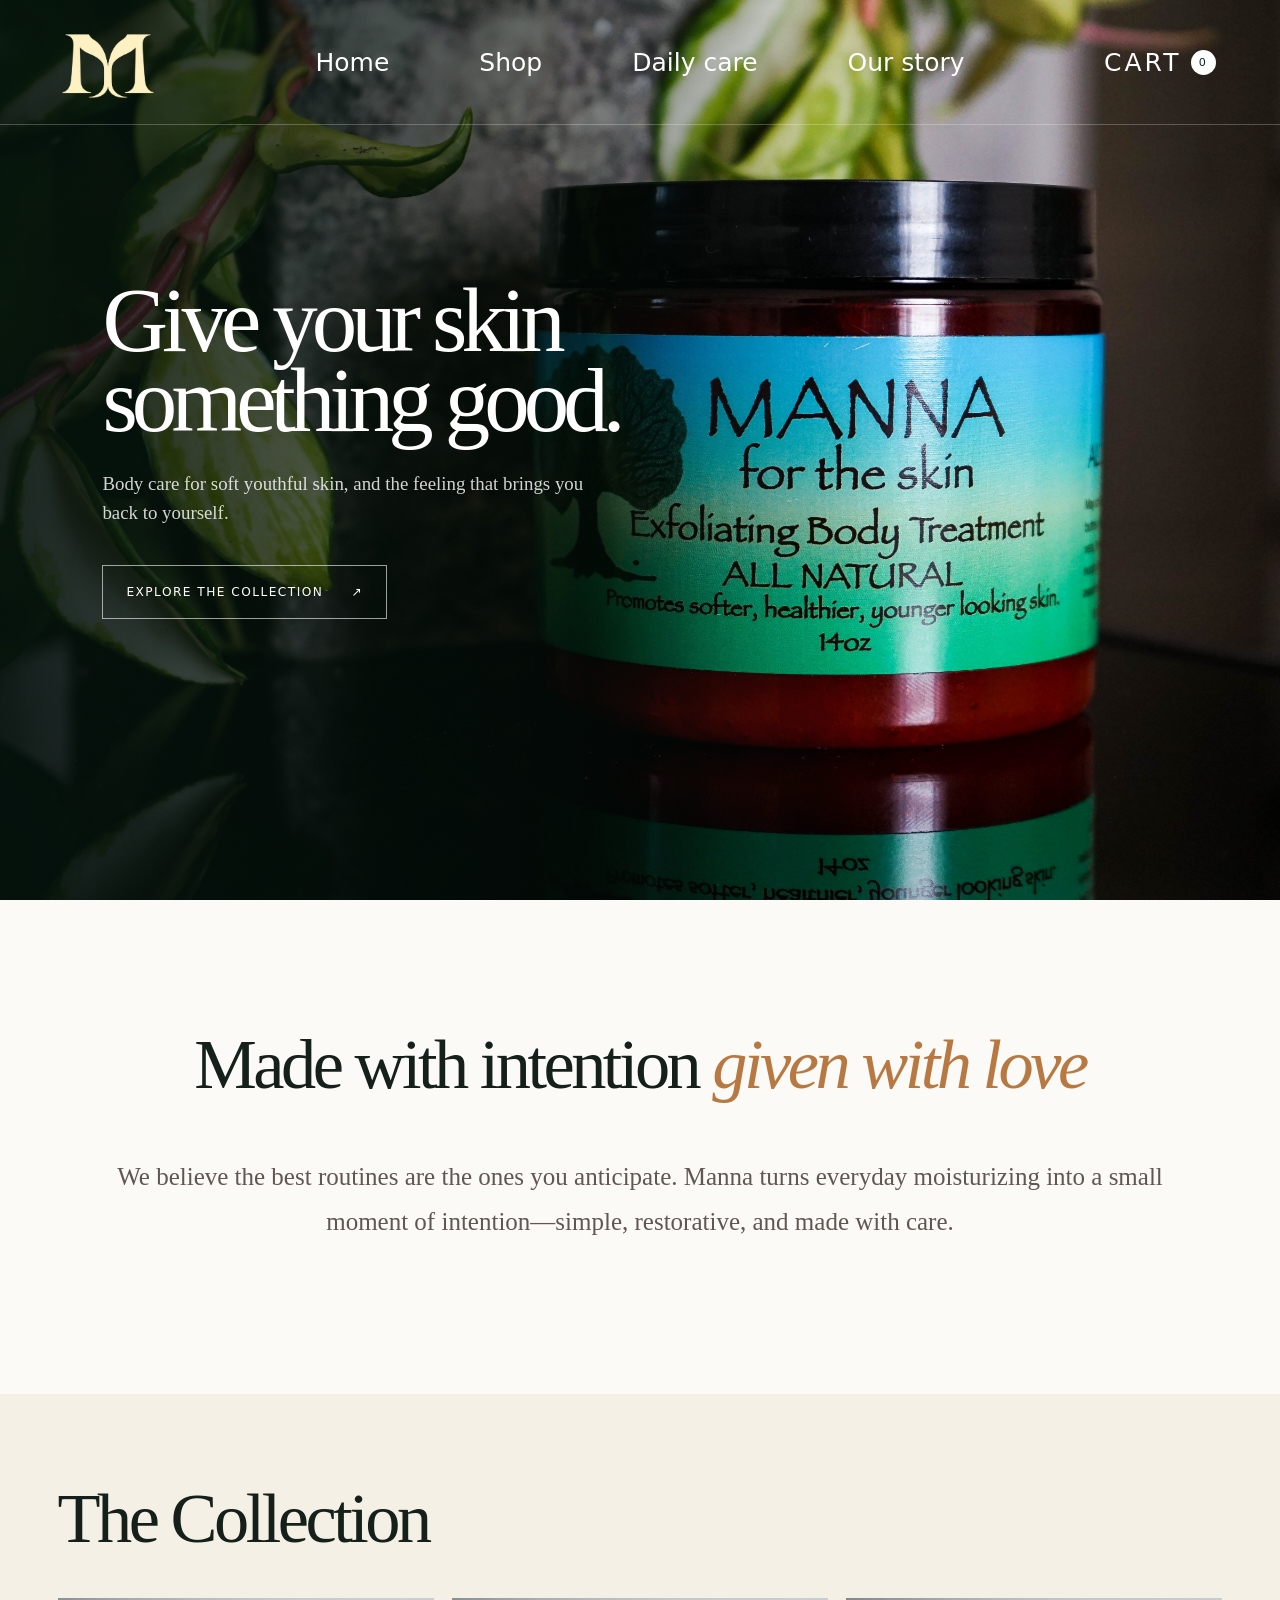
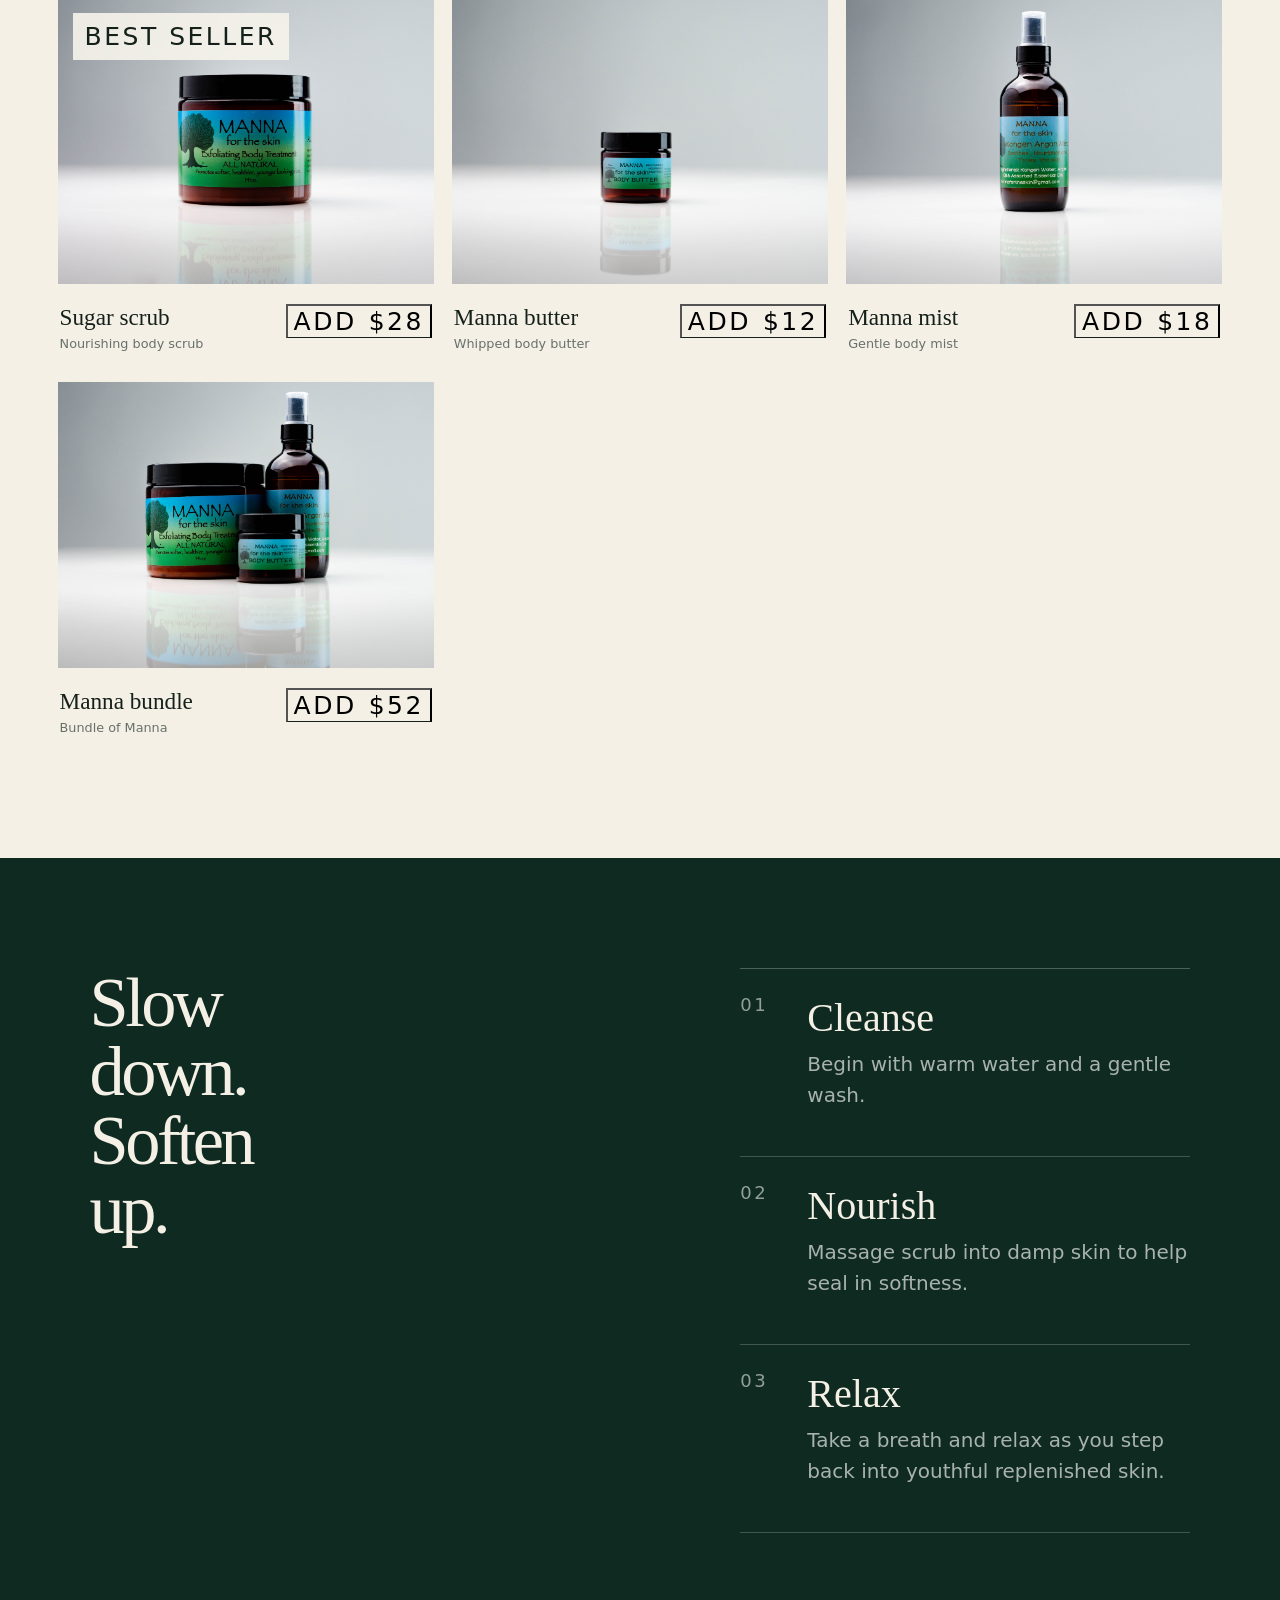
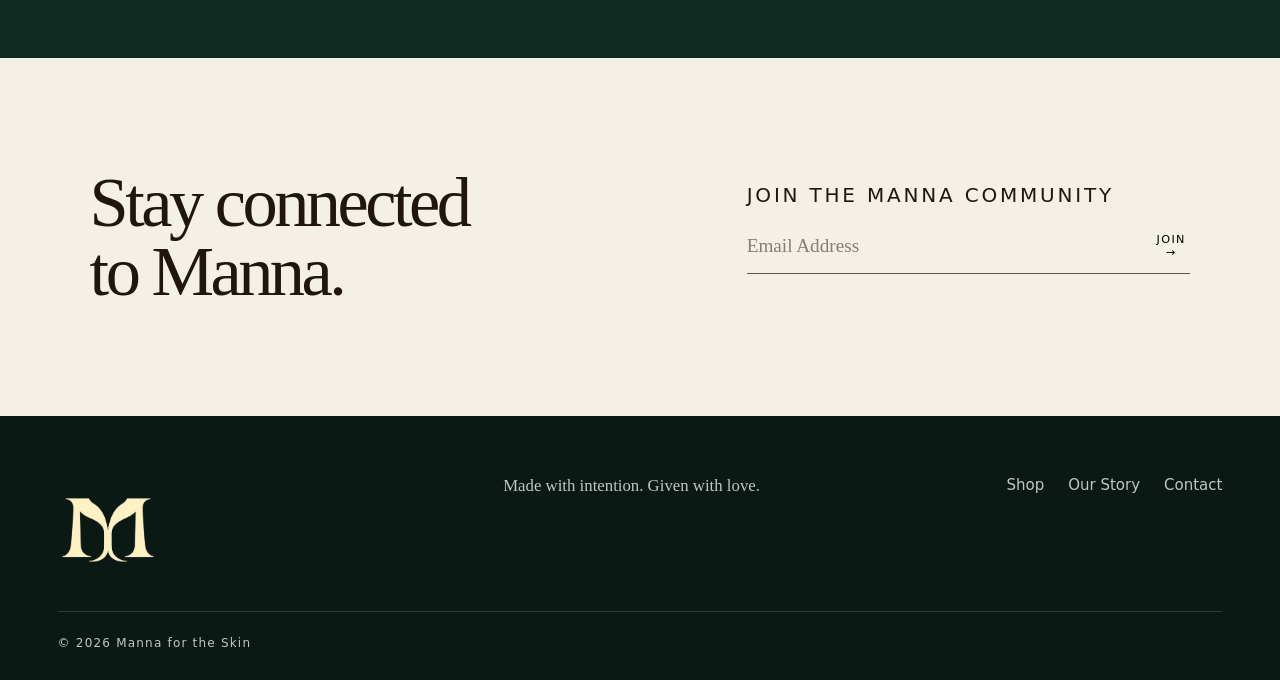
==== index.html @ 50c2e5dd "touch ups" ====
<!doctype html>
<html lang="en">
<head>
  <meta charset="UTF-8" />
  <meta name="viewport" content="width=device-width, initial-scale=1.0" />
  <meta name="description" content="Manna for the Skin — nourishing body care made for everyday blessing." />
  <meta name="theme-color" content="#0f2a20" />
  <title>Manna for the Skin</title>
  <link rel="stylesheet" href="styles.css" />
</head>
<body>
  <header class="site-header">
    <a class="brand" href="#top" aria-label="Manna for the Skin home">
      <img src="images/MannaMonogram.png" class="manna-mono" alt="Manna Monogram">
    </a>
    <button class="menu-toggle" type="button" aria-label="Open menu" aria-expanded="false">Menu</button>
    <nav class="nav" aria-label="Main navigation">
      <a href="#top">Home</a>
      <a href="#shop">Shop</a>
      <a href="#blessing">Daily care</a>
      <a href="#story">Our story</a>
    </nav>
    <button class="cart-button" type="button" aria-label="Open shopping cart">
      Cart <span class="cart-count" aria-live="polite">0</span>
    </button>
  </header>

  <main id="top">
    <section class="hero" aria-labelledby="hero-title">
      <img class="hero-image" src="images/Manna-mainshot.JPG" alt="Manna main shot" />
      <div class="hero-shade"></div>
      <div class="hero-content">
        <h1 id="hero-title">Give your skin<br />something good.</h1>
        <p class="hero-copy">Body care for soft youthful skin, and the feeling that brings you back to yourself.</p>
        <a class="button button-light" href="#shop">Explore the collection <span aria-hidden="true">↗</span></a>
      </div>
    </section>

    <section class="manifesto" id="story">
      <h2>Made with intention
        <em>given with love</em></h2>
      
      <p>We believe the best routines are the ones you anticipate. Manna turns everyday moisturizing into a small moment of intention—simple, restorative, and made with care.</p>
    </section>

    <section class="collection" id="shop" aria-labelledby="collection-title">
      <div class="section-heading">
        <div>
          <h2 id="collection-title">The Collection</h2>
        </div>
      </div>

      <div class="product-grid">
        <article class="product-card">
          <div class="product-photo manna-scrub">
            <img src="images/manna scrub.jpg" alt="Manna scrub bottle" />
            <span class="product-tag">Best seller</span>
          </div>
          <div class="product-info">
            <div><h3>Sugar scrub</h3><p>Nourishing body scrub</p></div>
            <button class="add-button" data-product="Manna scrub" type="button">Add <span>$28</span></button>
          </div>
        </article>
        <article class="product-card">
          <div class="product-photo crop-cream">
            <img src="images/manna butter.jpg" alt="Manna butter jar" />
          </div>
          <div class="product-info">
            <div><h3>Manna butter</h3><p>Whipped body butter</p></div>
            <button class="add-button" data-product="Manna butter" type="button">Add <span>$12</span></button>
          </div>
        </article>
        <article class="product-card">
          <div class="product-photo crop-wash">
            <img src="images/manna spray.jpg" alt="manna scrub bottle" />
          </div>
          <div class="product-info">
            <div><h3>Manna mist</h3><p>Gentle body mist</p></div>
            <button class="add-button" data-product="Manna body mist" type="button">Add <span>$18</span></button>
          </div>
        </article>
               <article class="product-card">
          <div class="product-photo crop-wash">
            <img src="images/manna bundle2.jpg" alt="manna bundle" />
          </div>
          <div class="product-info">
            <div><h3>Manna bundle</h3><p>Bundle of Manna</p></div>
            <button class="add-button" data-product="Manna bundle" type="button">Add <span>$52</span></button>
          </div>
        </article>
      </div>
    </section>

    <section class="blessing" id="blessing" aria-labelledby="blessing-title">
      <div class="blessing-title">
        <h2 id="blessing-title">Slow down.<br />Soften up.</h2>
      </div>
      <div class="video-container">
  <iframe
      src="https://www.youtube.com/embed/b9x-1hkXGZI?si=ET_sNrfYnPf7u0tU" title="YouTube video player" frameborder="0" allow="accelerometer; autoplay; clipboard-write; encrypted-media; gyroscope; picture-in-picture; web-share" referrerpolicy="strict-origin-when-cross-origin" allowfullscreen></iframe>
</div>
      <ol class="blessing-steps">
        <li><span>01</span><div><h3>Cleanse</h3><p>Begin with warm water and a gentle wash.</p></div></li>
        <li><span>02</span><div><h3>Nourish</h3><p>Massage scrub into damp skin to help seal in softness.</p></div></li>
        <li><span>03</span><div><h3>Relax</h3><p>Take a breath and relax as you step back into youthful replenished skin.</p></div></li>
      </ol>
    </section>

    <section class="newsletter" aria-labelledby="newsletter-title">
      <div>
        
        <h2 id="newsletter-title">Stay connected <br />to Manna.</h2>
      </div>

      <form id="newsletter-form" novalidate>
        <label for="email">JOIN THE MANNA COMMUNITY</label>
        <div class="input-row">
          <input id="email" name="email" type="email" autocomplete="email" placeholder="Email Address" required />
          <button type="submit" aria-label="Join the Manna email list">Join <span aria-hidden="true">→</span></button>
        </div>
        <p class="form-status" role="status"></p>
      </form>
    </section>
  </main>

  <footer>
    <img src="images/MannaMonogram.png" class="manna-mono" alt="Manna Monogram">
    <p>Made with intention. Given with love.</p>
    <div><a href="#shop">Shop</a><a href="#story">Our Story</a><a href="mailto:Jaypoole22@gmail.com">Contact</a></div>
    <small>© <span id="year"></span> Manna for the Skin</small>
  </footer>

  <div class="drawer-backdrop" hidden></div>
  <aside class="cart-drawer" aria-hidden="true" aria-labelledby="cart-title">
    <div class="drawer-head"><h2 id="cart-title">Your cart</h2><button class="close-cart" type="button" aria-label="Close cart">×</button></div>
    <div class="cart-items"><p class="empty-cart">Your blessing is waiting.</p></div>
    <div class="cart-total"><span>Subtotal</span><strong>$<span id="subtotal">0</span></strong></div>
    <button class="checkout" type="button">Checkout coming soon</button>
  </aside>

  <script src="script.js"></script>
</body>
</html>
---- styles.css ----
:root {
  --ink: #142019;
  --forest: #0f2a20;
  --forest-2: #1c4031;
  --cream: #f4f0e6;
  --paper: #fbfaf6;
  --copper: #b87842;
  --line: rgba(20, 32, 25, .18);
  --serif: Georgia, 'Times New Roman', serif;
  --sans: Inter, ui-sans-serif, system-ui, -apple-system, BlinkMacSystemFont, 'Segoe UI', sans-serif;
}

* { box-sizing: border-box; }
html { scroll-behavior: smooth; }
body { margin: 0; color: var(--ink); background: var(--paper); font-family: var(--sans); }
a { color: inherit; text-decoration: none; }
button, input { font: inherit; }
button, a { -webkit-tap-highlight-color: transparent; }

.site-header { height: 125px; display: grid; grid-template-columns: 1fr auto 1fr; align-items: center; padding: 0 4.5vw; border-bottom: 1px solid rgba(255,255,255,.24); background: transparent; color: white; position: fixed; inset: 0 0 auto; z-index: 20; transition: background .28s ease, color .28s ease, height .28s ease, border-color .28s ease, box-shadow .28s ease; }
.site-header.scrolled { height: 100px; background: rgba(251,250,246,.94); color: var(--ink); border-color: var(--line); box-shadow: 0 8px 30px rgba(8,28,20,.08); backdrop-filter: blur(14px); -webkit-backdrop-filter: blur(14px); }
.site-header.scrolled .manna-mono {filter: none;}
.manna-mono { display: grid; place-items: center; width: 100px; height: 100px; transform: scale(1.12); filter: brightness(0) invert(92%) sepia(18%) saturate(400%); }
.nav { display: flex; gap: 90px; font-size: 25px; }
.nav a { position: relative; padding: 10px 0; }
.nav a::after { content: ''; position: absolute; left: 0; right: 100%; bottom: 4px; height: 1px; background: currentColor; transition: right .25s ease; }
.nav a:hover::after { right: 0; }
.cart-button, .menu-toggle { border: 0; background: none; cursor: pointer; color: inherit; }
.cart-button { justify-self: end; text-transform: uppercase; letter-spacing: .12em; font-size: 25px; display: flex; align-items: center; gap: 10px; }
.cart-count { width: 25px; height: 25px; display: grid; place-items: center; background: white; color: var(--forest); border-radius: 50%; font-size: .7rem; transition: background .28s ease, color .28s ease; }
.site-header.scrolled .cart-count { background: var(--ink); color: white; }
.menu-toggle { display: none; }

.hero { min-height: 730px; height: 100svh; position: relative; display: flex; align-items: center; overflow: hidden; color: white; }
.hero-image { position: absolute; inset: 0; width: 100%; height: 100%; object-fit: cover; object-position: center; }
.hero-shade { position: absolute; inset: 0; background: linear-gradient(90deg, rgba(5,18,13,.9) 0%, rgba(5,18,13,.56) 38%, rgba(5,18,13,0) 70%); }
.hero-content { position: relative; z-index: 2; width: min(850px, 88%); margin-left: 8vw; }
h1, h2, h3, p { margin-top: 0; }
h1 { font-family: var(--serif); font-size: clamp(4rem, 7.1vw, 7.5rem); font-weight: 400; letter-spacing: -.065em; line-height: .88; margin-bottom: 28px; }
.hero-copy { max-width: 490px; font-family: var(--serif); font-size: 1.18rem; line-height: 1.55; color: rgba(255,255,255,.82); margin-bottom: 38px; }
.button { display: inline-flex; align-items: center; justify-content: center; gap: 28px; min-height: 54px; padding: 0 23px; border: 1px solid rgba(255,255,255,.6); font-size: .76rem; letter-spacing: .12em; text-transform: uppercase; transition: .25s ease; }
.button:hover { background: white; color: var(--forest); }
.hero-note { position: absolute; z-index: 2; bottom: 40px; right: 4.5vw; padding-left: 18px; border-left: 1px solid rgba(255,255,255,.5); font-family: var(--serif); font-size: .9rem; line-height: 1.55; color: rgba(255,255,255,.72); }
.hero-note span { font-family: var(--sans); display: block; font-size: .65rem; letter-spacing: .14em; margin-bottom: 5px; }

.manifesto { padding: 130px 7vw 150px; text-align: center; }
.manifesto h2, .section-heading h2, .blessing h2, .newsletter h2 { font-family: var(--serif); font-size: clamp(3rem, 5.5vw, 6rem); font-weight: 400; letter-spacing: -.05em; line-height: .98; }
.manifesto h2 { margin-bottom: 55px; } /* paragraph spacing */
.manifesto h2 em { font-weight: 400; color: var(--copper); }
.manifesto > p:last-child { max-width: 1050px; margin: 0 auto; font-family: var(--serif); font-size: 25px; line-height: 1.8; color: #605752; }
.about-image { height: 600px; width: 750px; grid-column: 2;}

.collection { padding: 90px 4.5vw 110px; background: var(--cream); }
.section-heading { display: flex; justify-content: space-between; align-items: flex-end; gap: 50px; margin-bottom: 45px; }
.section-heading h2 { margin: 0; }
.section-heading > p { max-width: 360px; line-height: 1.65; color: #59635d; }
.product-grid { display: grid; grid-template-columns: repeat(3, 2fr); gap: 18px; }
.product-card { min-width: 0; }
.product-photo { position: relative; overflow: hidden; background: var(--forest); }
.product-photo img { width: 100%; height: 100%; object-fit: cover; transform: scale(1.05); transition: transform .55s cubic-bezier(.2,.65,.25,1); }
.product-card:hover .product-photo img { transform: scale(1.15); }
.crop-oil img { object-position: 67% 49%; }
.crop-cream img { object-position: 80% 70%; }
.crop-wash img { object-position: 98% 45%; }
.product-tag { position: absolute; top: 15px; left: 15px; background: rgba(247,244,235,.9); padding: 9px 12px; font-size: 25px; letter-spacing: .1em; text-transform: uppercase; }
.product-info { display: flex; justify-content: space-between; gap: 15px; padding: 20px 2px 0; }
.product-info h3 { font-family: var(--serif); font-size: 1.45rem; font-weight: 400; margin-bottom: 5px; }
.product-info p { color: #687169; font-size: .8rem; }
.add-button { align-self: start; border: 10; border-bottom: 1px solid var(--ink); background: transparent; padding: 10px 40 10px; cursor: pointer; font-size: 25px; text-transform: uppercase; letter-spacing: .1em; display: flex; gap: 12px; }
.add-button:hover { color: var(--copper); border-color: var(--copper); }

.blessing { background: var(--forest); color: var(--cream); padding: 110px 7vw 125px; display: grid; grid-template-columns: .35fr 1fr 1.25fr; gap: 5vw; }
.blessing h2 { margin: 0; }
.blessing-steps { list-style: none; margin: 0; padding: 0; border-top: 1px solid rgba(255,255,255,.25); }
.blessing-steps li { display: grid; grid-template-columns: 52px 1fr; gap: 15px; padding: 25px 0; border-bottom: 1px solid rgba(255,255,255,.2); }
.blessing-steps li > span { font-size: 18px; letter-spacing: .14em; color: rgba(255,255,255,.55); }
.blessing-steps h3 { font-family: var(--serif); font-weight: 400; font-size: 40px; margin-bottom: 8px; }
.blessing-steps p { line-height: 1.55; color: rgba(255,255,255,.64); font-size: 20px; }
.video-container {width: min(100%), 450px; aspect-ratio: 9 / 16; overflow: hidden; margin: 0 auto;}
.video-container iframe {width: 100%; height: 100%; border: 0; display: block;}

.newsletter { padding: 110px 7vw; background: var(--cream); color: #20160e; display: grid; grid-template-columns: 1.25fr 1fr; gap: 8vw; align-items: end; }
.newsletter h2 { margin: 0; }
.newsletter form label { display: block; font-size: 20px; text-transform: uppercase; letter-spacing: .14em; margin-bottom: 12px; }
.input-row { display: flex; border-bottom: 1px solid rgba(32,22,14,.7); }
.input-row input { width: 100%; border: 0; outline: 0; background: transparent; padding: 16px 0; font-family: var(--serif); font-size: 1.2rem; color: inherit; }
.input-row input::placeholder { color: rgba(32,22,14,.52); }
.input-row button { border: 0; background: transparent; padding: 0 0 0 24px; cursor: pointer; text-transform: uppercase; letter-spacing: .12em; font-size: .7rem; }
.form-status { min-height: 20px; margin: 12px 0 0; font-size: .76rem; }


footer { padding: 60px 4.5vw 30px; min-height: 260px; background: #0a1913; color: rgba(255,255,255,.75); display: grid; grid-template-columns: 1.2fr 1fr 1fr; gap: 35px; align-items: start; }
.footer-brand { color: white; }
footer > p { font-family: var(--serif); font-size: 1.05rem; }
footer > div { display: flex; gap: 24px; justify-self: end; font-size: 15px; }
footer > small { grid-column: 1 / -1; align-self: end; border-top: 1px solid rgba(255,255,255,.15); padding-top: 24px; font-size: 12px; letter-spacing: .1em; }

.drawer-backdrop { position: fixed; inset: 0; z-index: 50; background: rgba(5,15,11,.55); backdrop-filter: blur(3px); }
.cart-drawer { position: fixed; top: 0; right: 0; bottom: 0; z-index: 60; width: min(430px, 94vw); background: var(--paper); padding: 32px; transform: translateX(105%); transition: transform .32s ease; display: flex; flex-direction: column; }
.cart-drawer.open { transform: translateX(0); }
.drawer-head { display: flex; justify-content: space-between; align-items: center; border-bottom: 1px solid var(--line); padding-bottom: 20px; }
.drawer-head h2 { font-family: var(--serif); font-weight: 400; font-size: 2rem; margin: 0; }
.close-cart { border: 0; background: transparent; font-size: 2rem; cursor: pointer; }
.cart-items { flex: 1; padding: 25px 0; overflow: auto; }
.empty-cart { color: #6b746e; font-family: var(--serif); }
.cart-item { display: flex; justify-content: space-between; gap: 15px; padding: 16px 0; border-bottom: 1px solid var(--line); }
.cart-item strong { font-family: var(--serif); font-weight: 400; }
.cart-item button { border: 0; background: transparent; color: #737a75; text-decoration: underline; cursor: pointer; font-size: .72rem; margin-top: 7px; }
.cart-total { display: flex; justify-content: space-between; padding: 20px 0; border-top: 1px solid var(--line); }
.checkout { width: 100%; min-height: 52px; border: 0; background: var(--forest); color: white; cursor: pointer; text-transform: uppercase; letter-spacing: .12em; font-size: .72rem; }

@media (max-width: 820px) {
  .site-header { height: 76px; grid-template-columns: auto 1fr auto; padding: 0 20px; }
  .site-header.scrolled { height: 68px; }
  .nav { display: none; position: absolute; top: 100%; left: 0; right: 0; padding: 24px; background: rgba(251,250,246,.98); color: var(--ink); border-bottom: 1px solid var(--line); flex-direction: column; gap: 12px; }
  .nav.open { display: flex; }
  .menu-toggle { display: block; grid-column: 2; justify-self: center; font-size: .75rem; text-transform: uppercase; letter-spacing: .1em; }
  .cart-button { grid-column: 3; }
  .brand { grid-column: 1; grid-row: 1; }
  .brand > span:last-child { display: none; }
  .hero { min-height: 660px; height: 100svh; align-items: flex-end; padding-bottom: 72px; }
  .hero-image { object-position: 60% center; }
  .hero-shade { background: linear-gradient(0deg, rgba(5,18,13,.96), rgba(5,18,13,.15) 75%); }
  .hero-content { margin: 0 24px; width: calc(100% - 48px); }
  h1 { font-size: clamp(3.4rem, 16vw, 5.2rem); }
  .hero-copy { font-size: 1rem; max-width: 390px; }
  .hero-note { display: none; }
  .manifesto { padding: 90px 24px 100px; }
  .section-heading { display: block; }
  .section-heading > p { margin-top: 22px; }
  .product-grid { grid-template-columns: 1fr; gap: 48px; }
  .collection { padding: 75px 20px 90px; }
  .product-photo { aspect-ratio: 5/4; }
  .blessing { padding: 85px 24px 95px; grid-template-columns: 1fr; gap: 40px; }
  .blessing-number { display: none; }
  .newsletter { padding: 85px 24px; grid-template-columns: 1fr; gap: 55px; }
  footer { padding: 50px 24px 28px; grid-template-columns: 1fr; min-height: 340px; }
  footer > div { justify-self: start; }
}

@media (prefers-reduced-motion: reduce) {
  html { scroll-behavior: auto; }
  *, *::before, *::after { transition-duration: .01ms !important; }
}
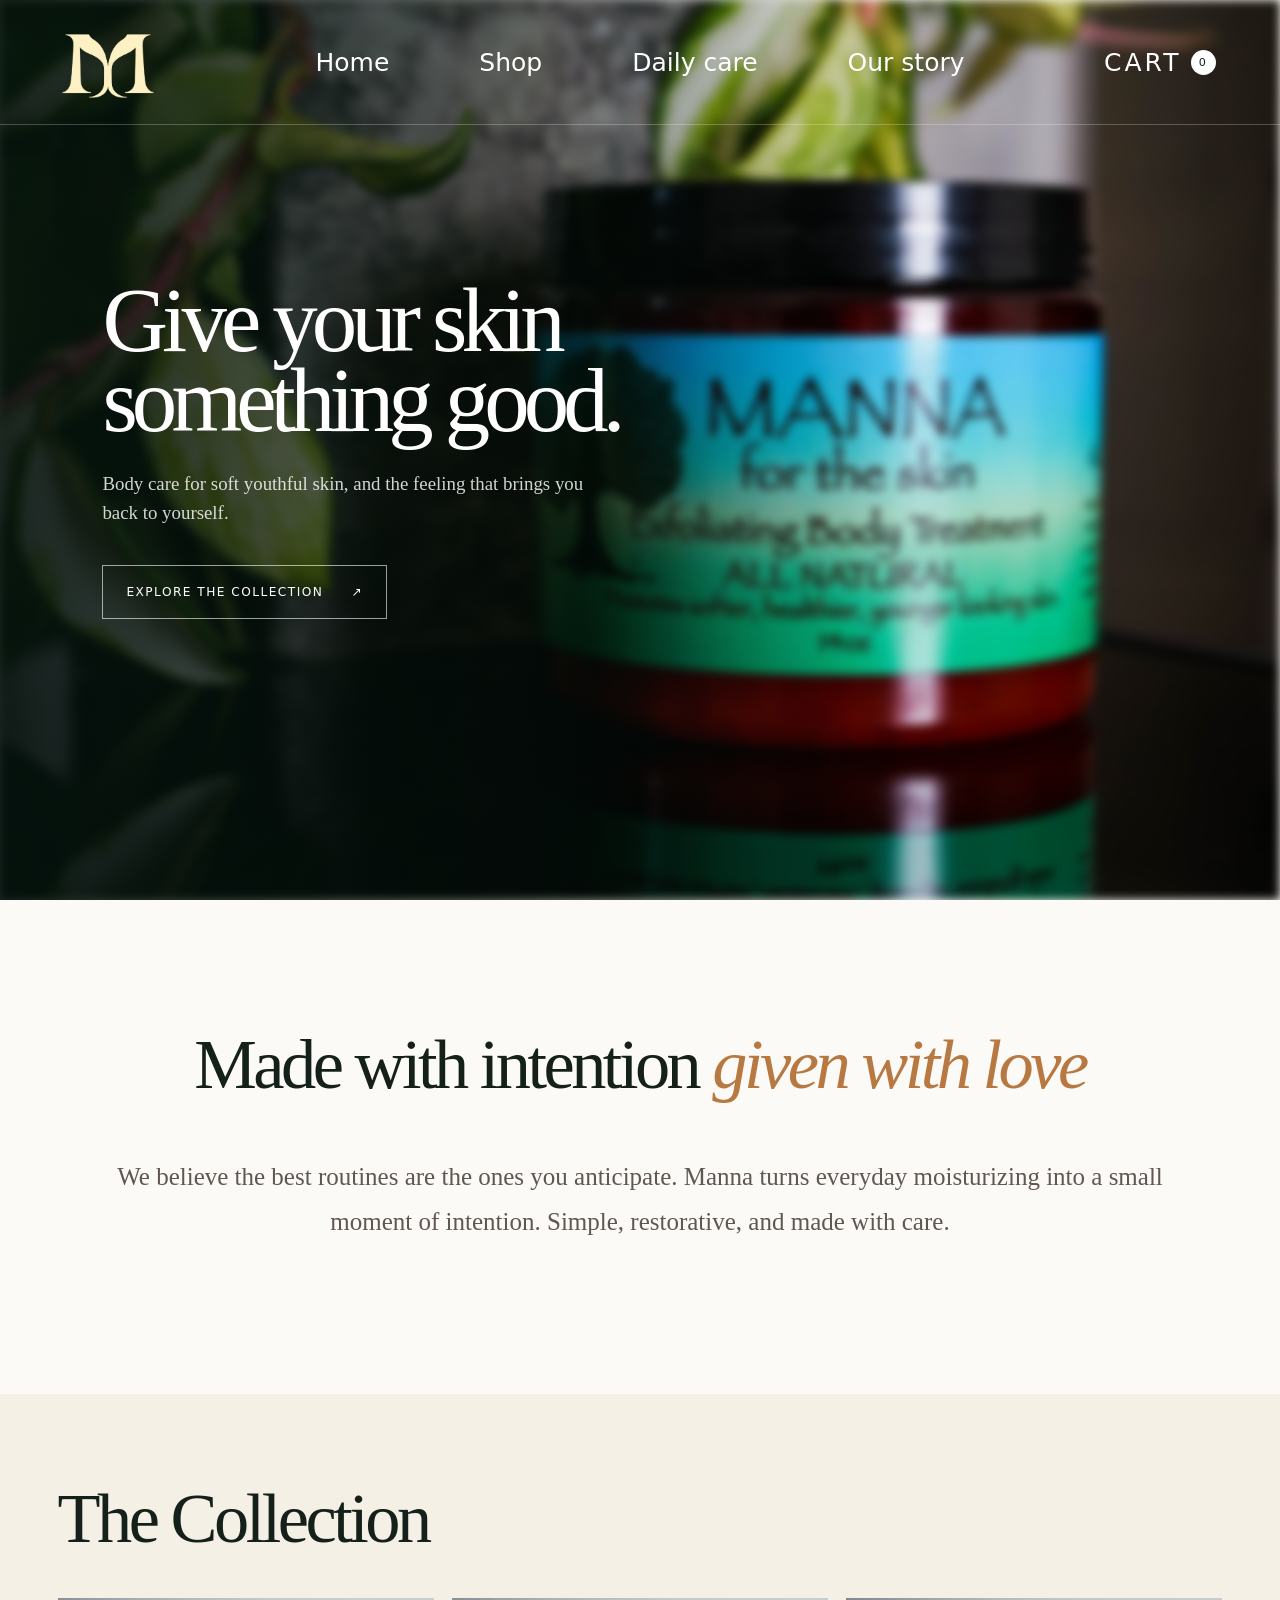
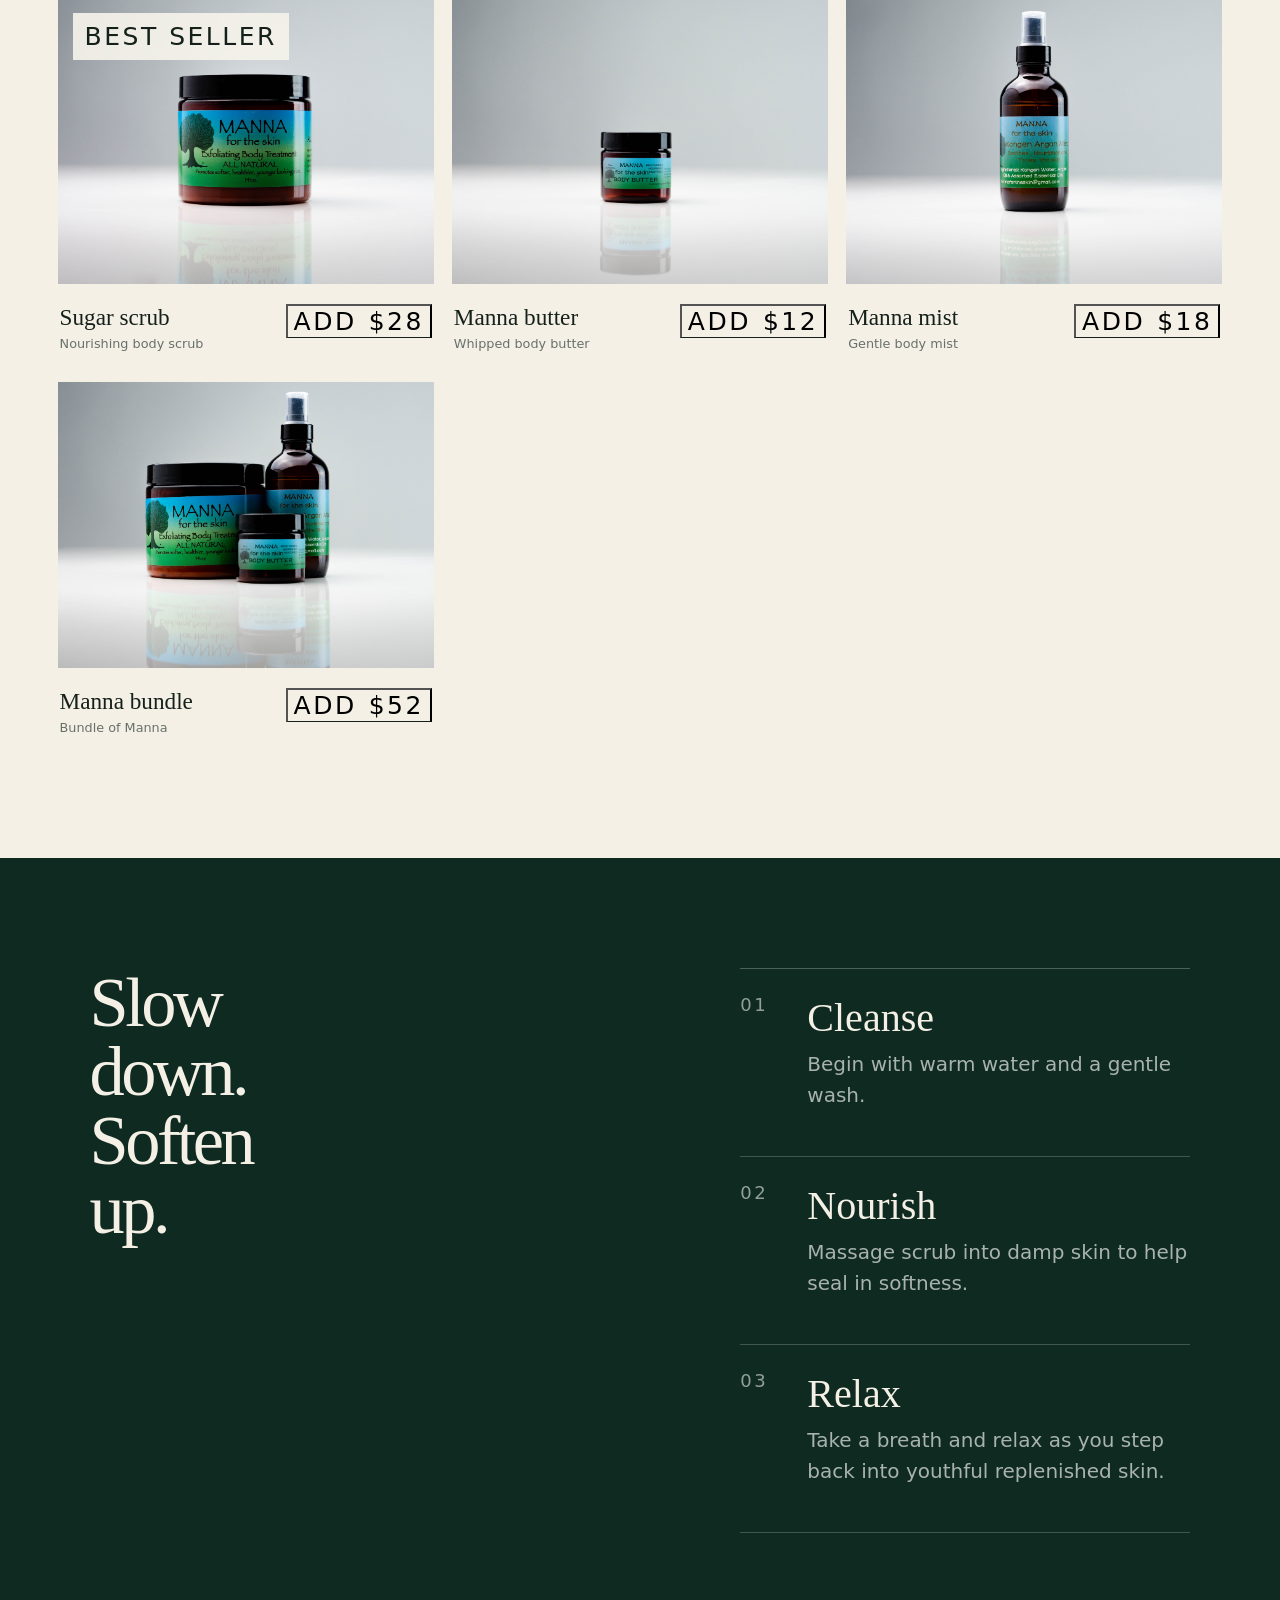
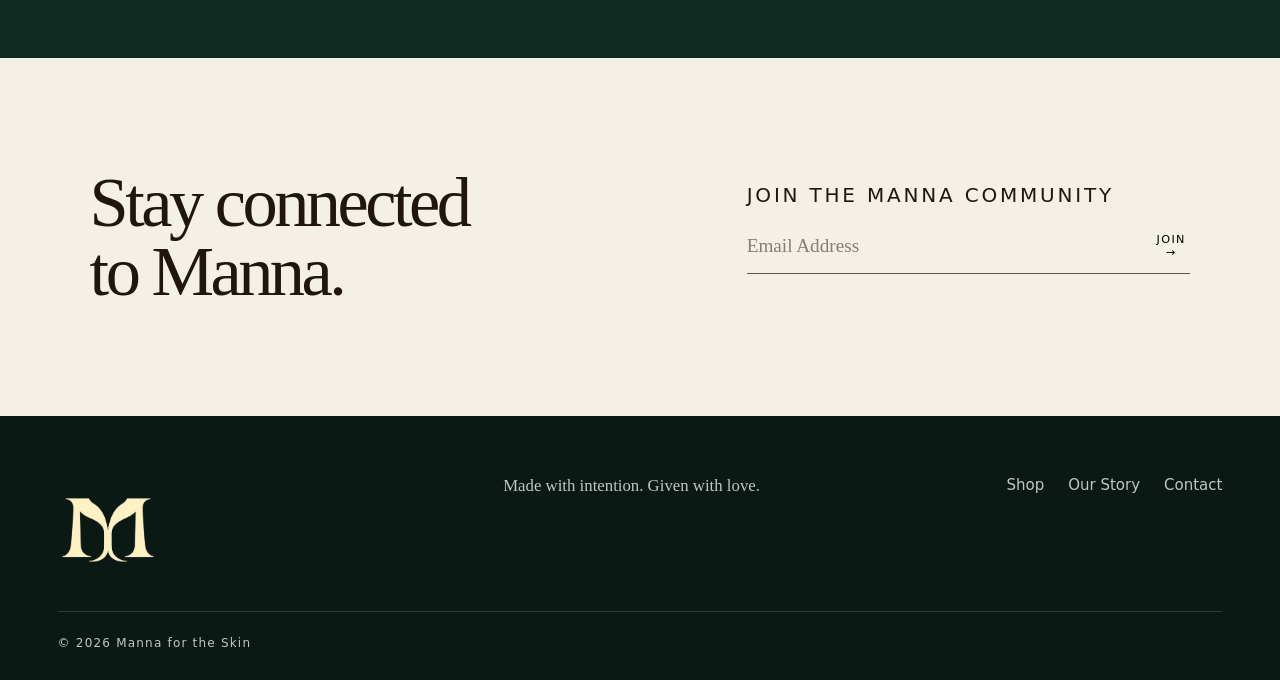
==== commit db1e485f: "blur hero image" ====
--- a/index.html
+++ b/index.html
@@ -40,7 +40,7 @@
       <h2>Made with intention
         <em>given with love</em></h2>
       
-      <p>We believe the best routines are the ones you anticipate. Manna turns everyday moisturizing into a small moment of intention—simple, restorative, and made with care.</p>
+      <p>We believe the best routines are the ones you anticipate. Manna turns everyday moisturizing into a small moment of intention. Simple, restorative, and made with care.</p>
     </section>
 
     <section class="collection" id="shop" aria-labelledby="collection-title">
--- a/styles.css
+++ b/styles.css
@@ -32,7 +32,7 @@
 .menu-toggle { display: none; }
 
 .hero { min-height: 730px; height: 100svh; position: relative; display: flex; align-items: center; overflow: hidden; color: white; }
-.hero-image { position: absolute; inset: 0; width: 100%; height: 100%; object-fit: cover; object-position: center; }
+.hero-image { position: absolute; inset: 0; width: 100%; height: 100%; object-fit: cover; object-position: center; filter: blur(5px); }
 .hero-shade { position: absolute; inset: 0; background: linear-gradient(90deg, rgba(5,18,13,.9) 0%, rgba(5,18,13,.56) 38%, rgba(5,18,13,0) 70%); }
 .hero-content { position: relative; z-index: 2; width: min(850px, 88%); margin-left: 8vw; }
 h1, h2, h3, p { margin-top: 0; }
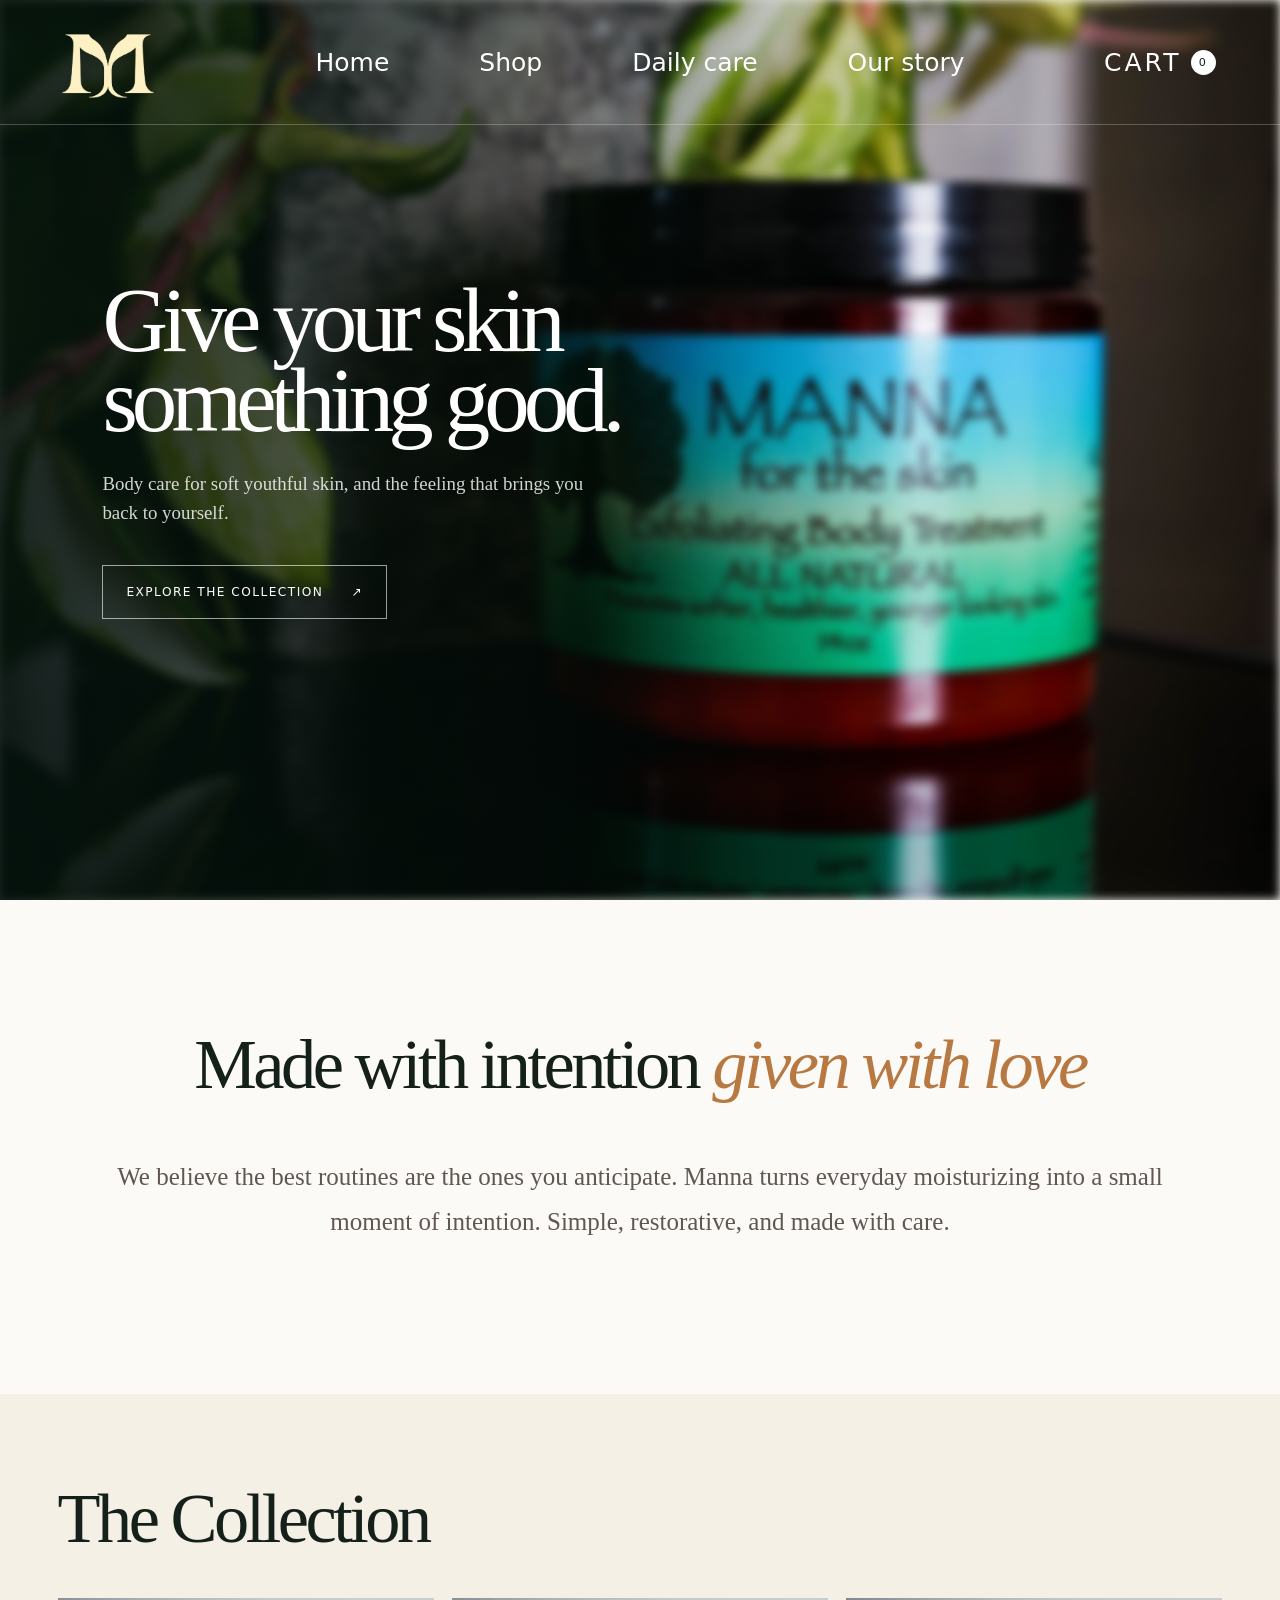
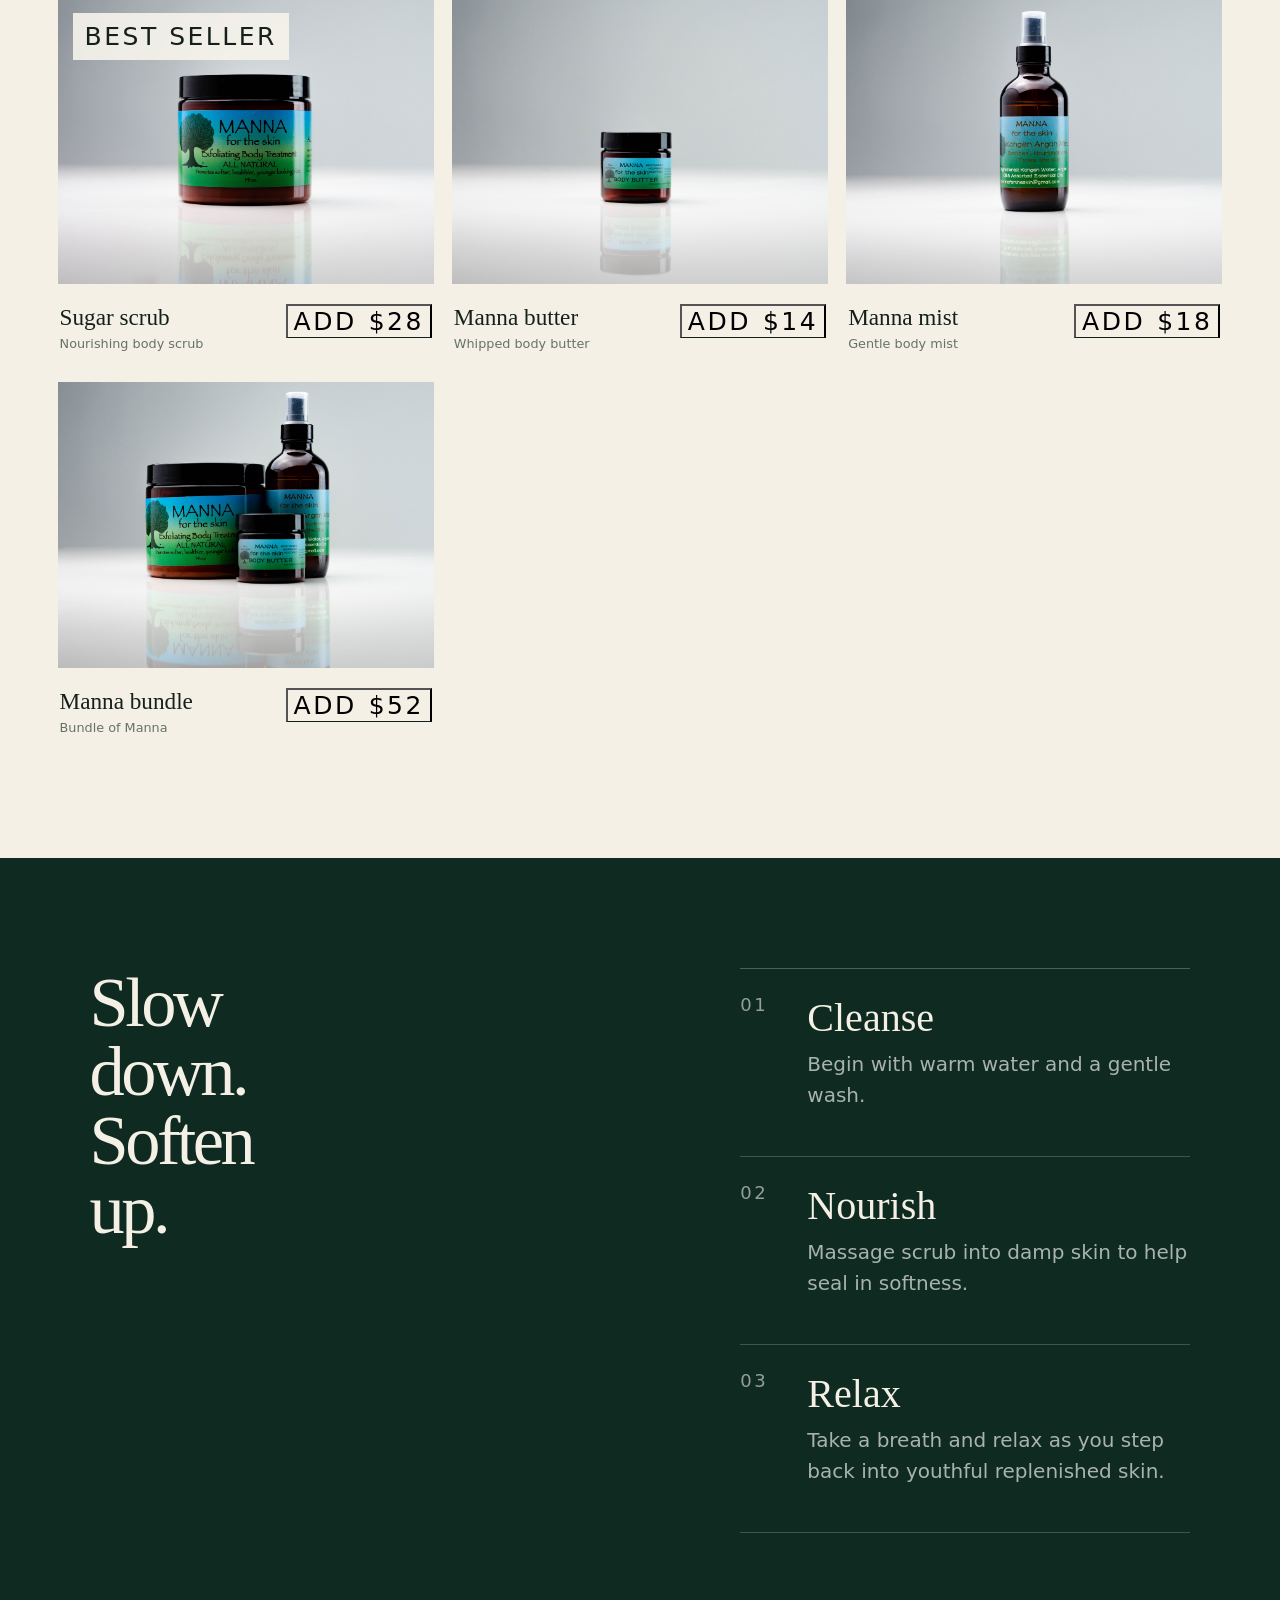
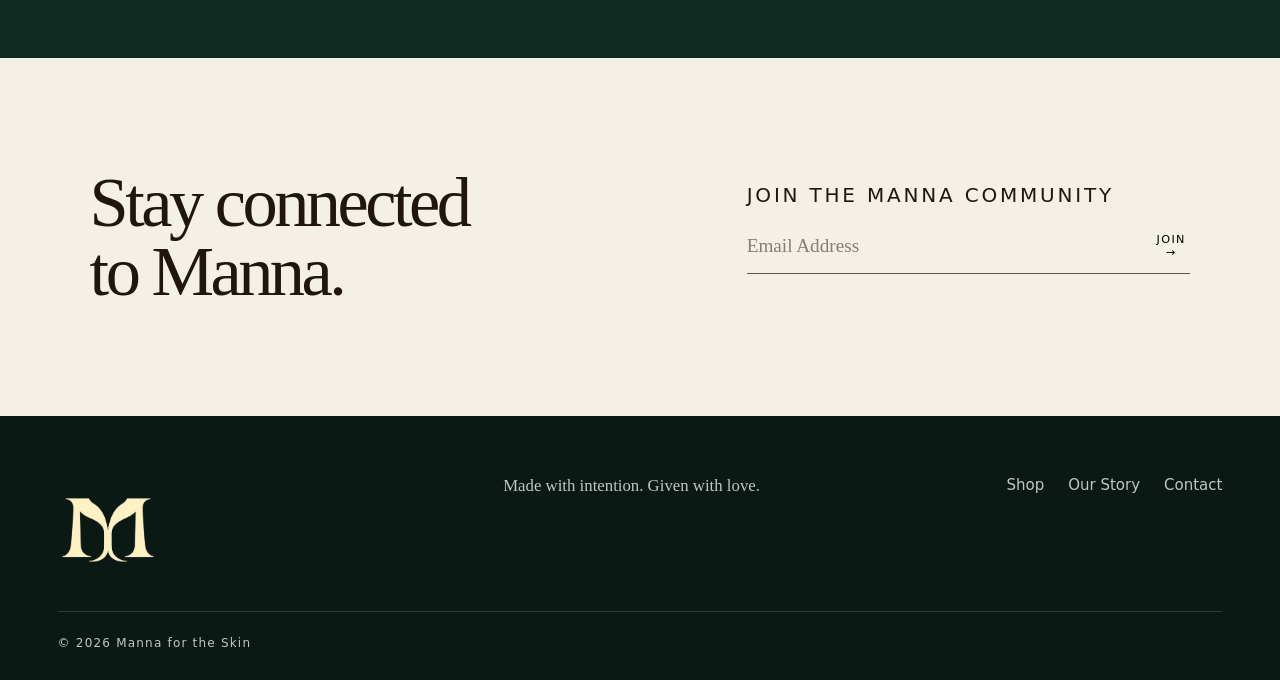
==== commit 40f4b53a: "checkout quantities and prices are now correctly calculated and displayed in the cart. The checkout " ====
--- a/index.html
+++ b/index.html
@@ -30,7 +30,7 @@
       <img class="hero-image" src="images/Manna-mainshot.JPG" alt="Manna main shot" />
       <div class="hero-shade"></div>
       <div class="hero-content">
-        <h1 id="hero-title">Give your skin<br />something good.</h1>
+        <h1 id="hero-title">Give your skin<br /> something good.</h1>
         <p class="hero-copy">Body care for soft youthful skin, and the feeling that brings you back to yourself.</p>
         <a class="button button-light" href="#shop">Explore the collection <span aria-hidden="true">↗</span></a>
       </div>
@@ -67,7 +67,7 @@
           </div>
           <div class="product-info">
             <div><h3>Manna butter</h3><p>Whipped body butter</p></div>
-            <button class="add-button" data-product="Manna butter" type="button">Add <span>$12</span></button>
+            <button class="add-button" data-product="Manna butter" data-quantity="1" type="button">Add <span>$14</span></button>
           </div>
         </article>
         <article class="product-card">
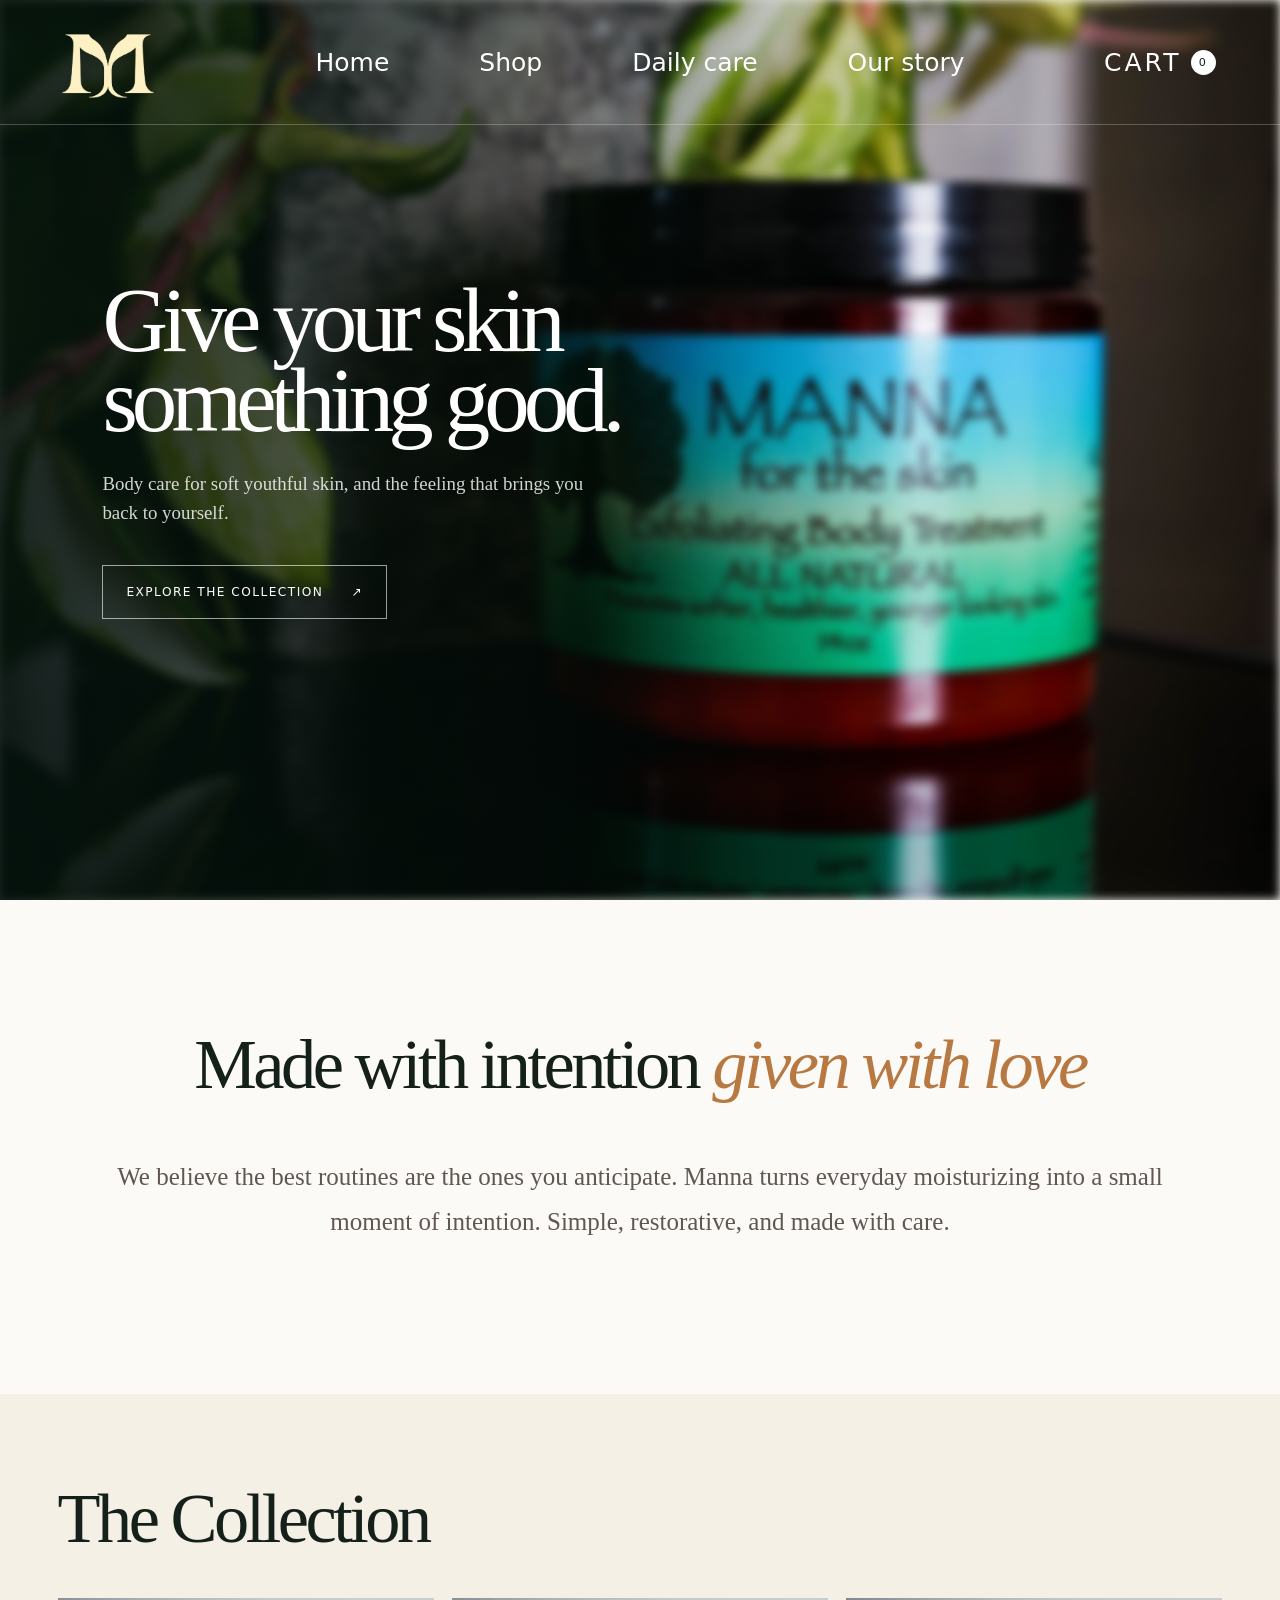
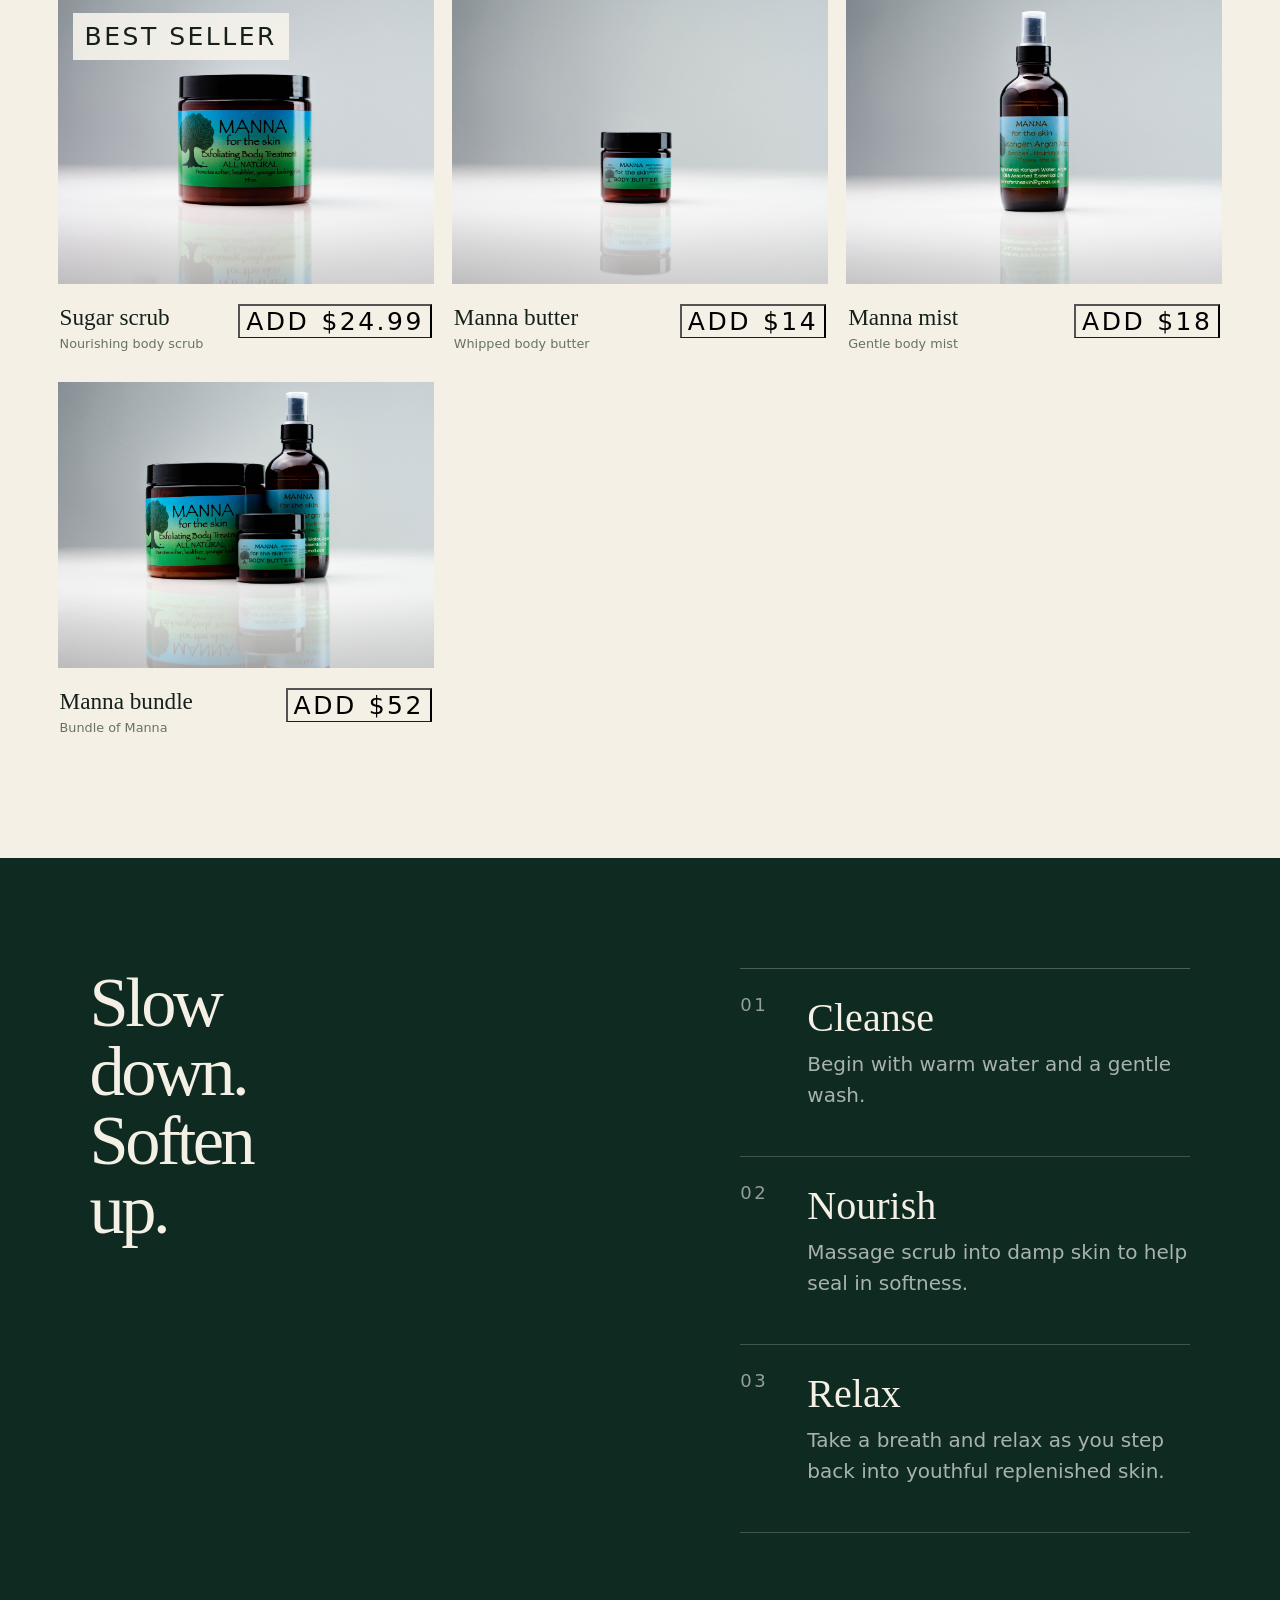
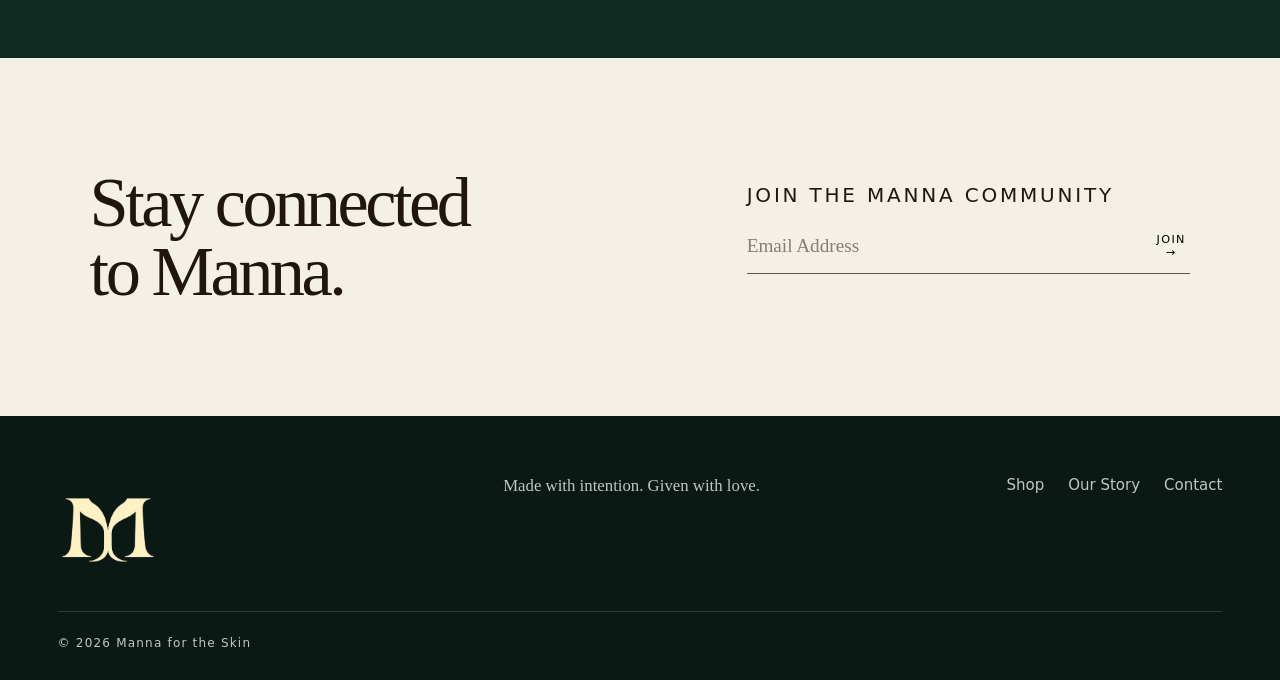
==== commit ec04277d: "test 2" ====
--- a/index.html
+++ b/index.html
@@ -58,7 +58,7 @@
           </div>
           <div class="product-info">
             <div><h3>Sugar scrub</h3><p>Nourishing body scrub</p></div>
-            <button class="add-button" data-product="Manna scrub" type="button">Add <span>$28</span></button>
+            <button class="add-button" data-product="Manna scrub" data-price-id="price_1UDiBWLXQ4jTIwgr03zg0sPr" type="button">Add <span>$24.99</span></button>
           </div>
         </article>
         <article class="product-card">
@@ -67,7 +67,7 @@
           </div>
           <div class="product-info">
             <div><h3>Manna butter</h3><p>Whipped body butter</p></div>
-            <button class="add-button" data-product="Manna butter" data-quantity="1" type="button">Add <span>$14</span></button>
+            <button class="add-button" data-product="Manna butter" type="button">Add <span>$14</span></button>
           </div>
         </article>
         <article class="product-card">
--- a/styles.css
+++ b/styles.css
@@ -104,8 +104,8 @@
 .cart-items { flex: 1; padding: 25px 0; overflow: auto; }
 .empty-cart { color: #6b746e; font-family: var(--serif); }
 .cart-item { display: flex; justify-content: space-between; gap: 15px; padding: 16px 0; border-bottom: 1px solid var(--line); }
-.cart-item strong { font-family: var(--serif); font-weight: 400; }
-.cart-item button { border: 0; background: transparent; color: #737a75; text-decoration: underline; cursor: pointer; font-size: .72rem; margin-top: 7px; }
+.cart-item strong { font-family: var(--serif); font-weight: 400; font-size: 20px; }
+.cart-item button { border: 0; background: transparent; color: #737a75; text-decoration: underline; cursor: pointer; font-size: 14px; margin-top: 9px; }
 .cart-total { display: flex; justify-content: space-between; padding: 20px 0; border-top: 1px solid var(--line); }
 .checkout { width: 100%; min-height: 52px; border: 0; background: var(--forest); color: white; cursor: pointer; text-transform: uppercase; letter-spacing: .12em; font-size: .72rem; }
 
